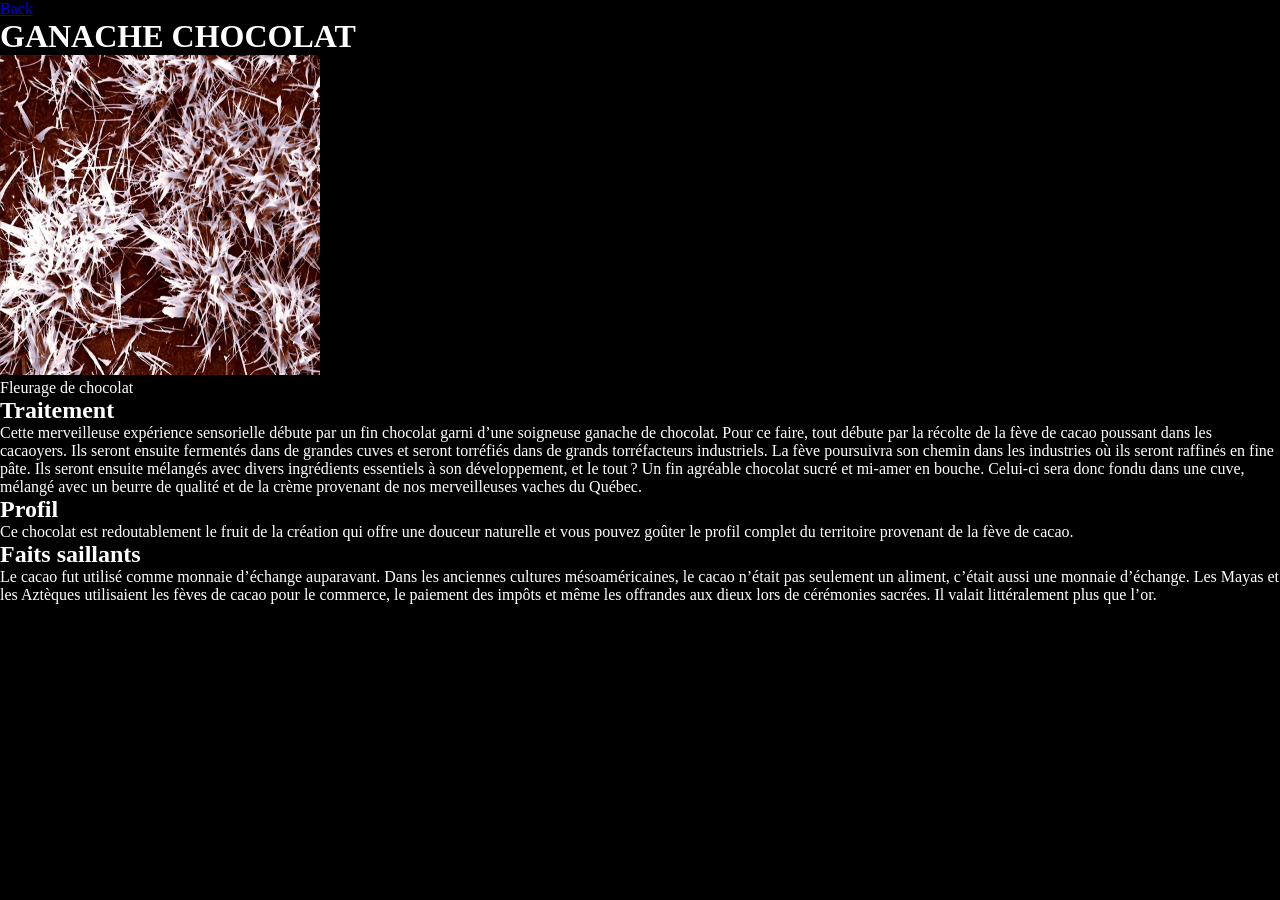
==== card.html @ b91c5197 "Added images, cards.html + its script and added card layout into index.html" ====
<!DOCTYPE html>
<html lang="fr">

<head>
    <meta charset="UTF-8">
    <meta name="viewport" content="width=device-width, initial-scale=1.0">
    <meta name="author" content="Joël Choquette-Denis">
    <title>Sam's creations</title>
    <link rel="stylesheet" href="css/styles.css" type="text/css" media="all">
    <!-- <link rel="icon" href="images/favicon.png" type="image/x-icon"> -->
     <script src="js/cardLoader.js" defer></script>
</head>

<body>
    <a href="index.html" class="back">Back</a>
    <h1 class="nom"></h1>
    <figure class="fig">
        <img class="img">
        <figcaption class="cap"></figcaption>
    </figure>
    <h2 class="st">Traitement</h2>
    <p class="p"></p>
    <h2 class="st">Profil</h2>
    <p class="p"></p>
    <h2 class="st">Faits saillants</h2>
    <p class="p"></p>
</body>

</html>
---- css/styles.css ----
@charset "UTF-8";

/* RESET */
*{
    margin: 0;
    padding: 0;
    box-sizing: border-box;
    /* border: 1px solid black; */
}

html, body {
    border: none;
}

:root {
    --color-text: #fff;
    --color-background: #000000;
    --color-gold: #7c5407;

    color: var(--color-text);
    background-color: var(--color-background);
}

/* GLOBAL */

/* HOME */
.card-container {
    display: flex;
    flex-wrap: wrap;
    justify-content: center;
    gap: 5em;
    list-style: none;
}

.card {
    width: 20em;
    aspect-ratio: 2 / 3;
}

.card a img{
    width: 100%;
    height: 100%;
    border-radius: 1.25em;
    transition: scale 200ms ease-in-out;
}

.card:hover a img{
    scale: 110%;
}

/* CARDS */
.fig {
    width: 20em;
}

.fig .img {
    width: 100%;
    aspect-ratio: 1;
}
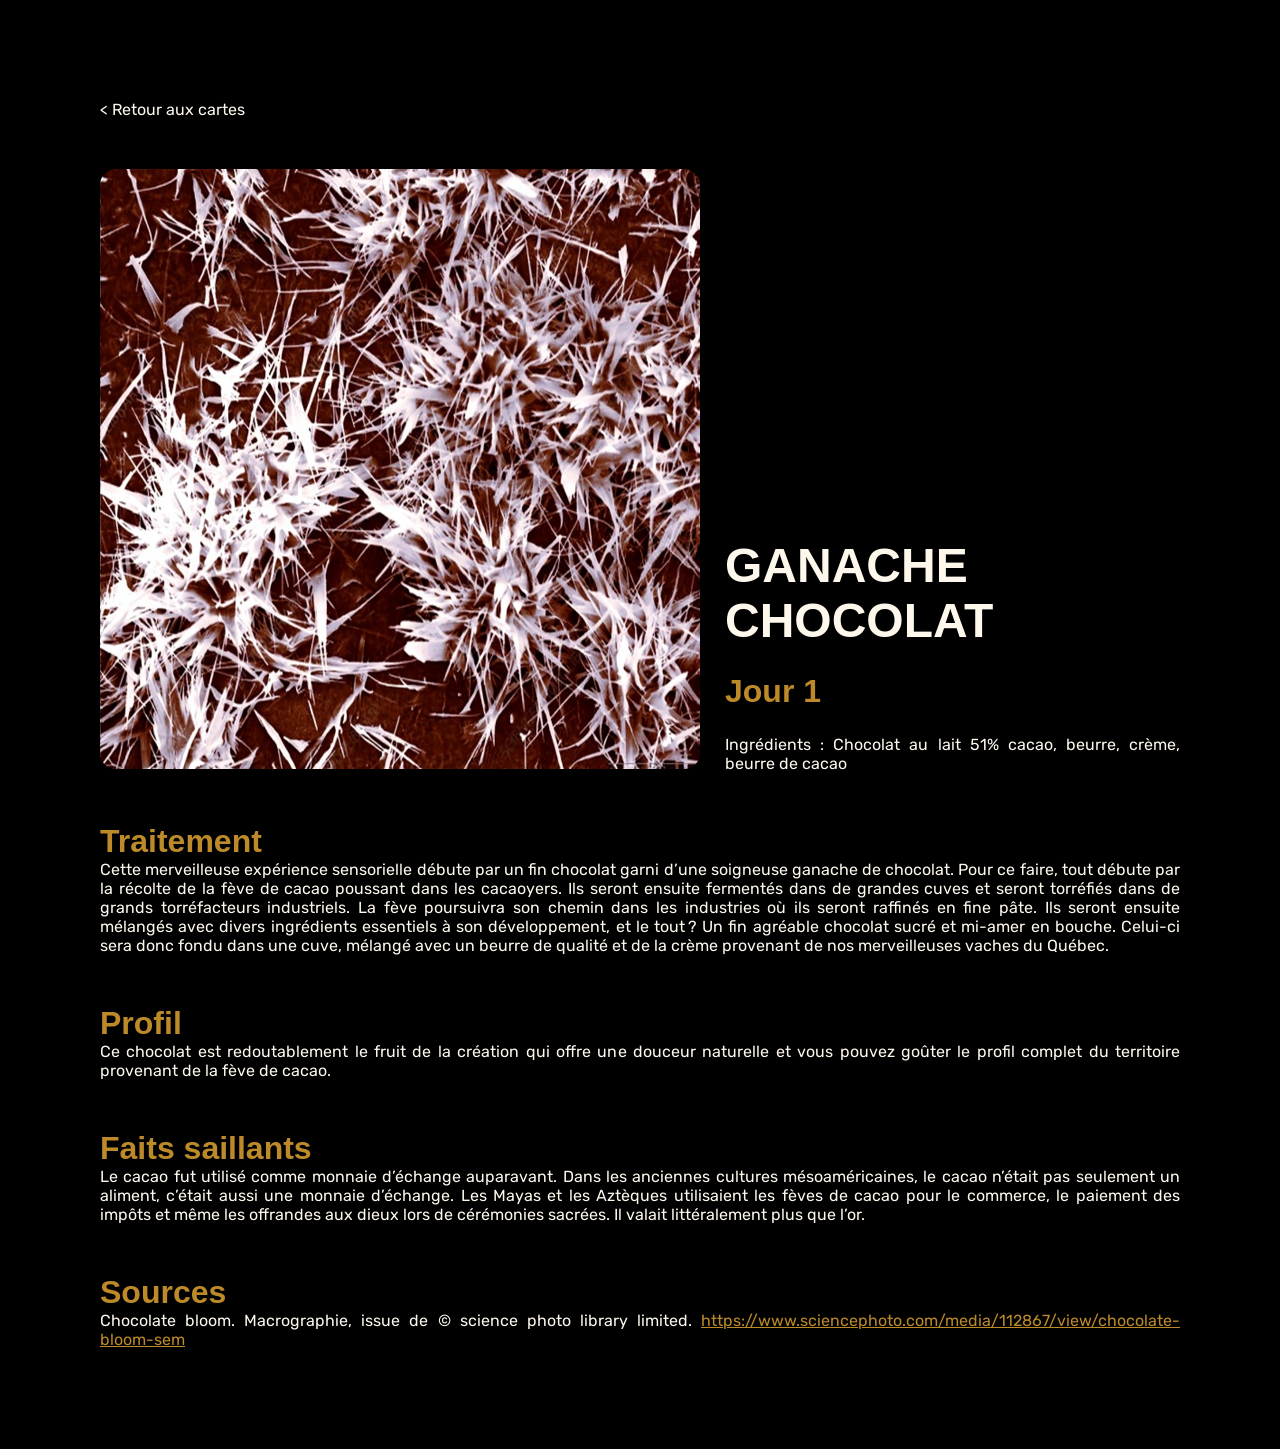
==== commit 01c3e6ba: "Added css for card.html" ====
--- a/card.html
+++ b/card.html
@@ -8,22 +8,46 @@
     <title>Sam's creations</title>
     <link rel="stylesheet" href="css/styles.css" type="text/css" media="all">
     <!-- <link rel="icon" href="images/favicon.png" type="image/x-icon"> -->
-     <script src="js/cardLoader.js" defer></script>
+    <script src="js/cardLoader.js" defer></script>
 </head>
 
 <body>
-    <a href="index.html" class="back">Back</a>
-    <h1 class="nom"></h1>
-    <figure class="fig">
-        <img class="img">
-        <figcaption class="cap"></figcaption>
-    </figure>
-    <h2 class="st">Traitement</h2>
-    <p class="p"></p>
-    <h2 class="st">Profil</h2>
-    <p class="p"></p>
-    <h2 class="st">Faits saillants</h2>
-    <p class="p"></p>
+    <header>
+
+    </header>
+    <main>
+        <a href="index.html" class="back">&lt; Retour aux cartes</a>
+        <section class="presentation">
+            <figure class="fig">
+                <img class="img">
+                <!-- <figcaption class="cap"></figcaption> -->
+            </figure>
+            <div class="pres-info">
+                <h1 class="nom"></h1>
+                <h2 class="jour">Jour <span class="d"></span></h2>
+                <p>Ingrédients : <span class="ing"></span></p>
+            </div>
+        </section>
+        <section>
+            <h2 class="st">Traitement</h2>
+            <p class="p"></p>
+        </section>
+        <section>
+            <h2 class="st">Profil</h2>
+            <p class="p"></p>
+        </section>
+        <section>
+            <h2 class="st">Faits saillants</h2>
+            <p class="p"></p>
+        </section>
+        <section>
+            <h2 class="st">Sources</h2>
+            <p><span class="s"></span> <a href="" class="sl"></a></p>
+        </section>
+    </main>
+    <footer>
+
+    </footer>
 </body>
 
 </html>
--- a/css/styles.css
+++ b/css/styles.css
@@ -1,27 +1,57 @@
 @charset "UTF-8";
+@import url('https://fonts.googleapis.com/css2?family=BBH+Bartle&family=BBH+Hegarty&family=Rubik:ital,wght@0,300..900;1,300..900&display=swap');
 
 /* RESET */
 *{
     margin: 0;
     padding: 0;
     box-sizing: border-box;
-    /* border: 1px solid black; */
-}
-
-html, body {
-    border: none;
 }
 
 :root {
-    --color-text: #fff;
+    --color-text: #FDF7EC;
     --color-background: #000000;
-    --color-gold: #7c5407;
+    --color-gold: #BC8A28;
+    --color-old-gold: #866119;
+
+    font-family: 'Rubik', sans-serif;
+    font-optical-sizing: auto;
+    font-size: 12px;
+    overflow-wrap: break-word;
+    word-wrap: break-word;
 
     color: var(--color-text);
     background-color: var(--color-background);
 }
 
 /* GLOBAL */
+h1, h2 {
+    font-family: 'BBH Sans Bartle', sans-serif;
+}
+
+h1 {
+    font-size: 24px;
+}
+
+h2 {
+    font-size: 16px;
+    color: var(--color-gold);
+}
+
+main {
+    margin: 20px;
+    display: flex;
+    flex-direction: column;
+    gap: 20px;
+}
+
+a:link, a:visited {
+    color: var(--color-gold);
+}
+
+p {
+    text-align: justify;
+}
 
 /* HOME */
 .card-container {
@@ -49,11 +79,73 @@
 }
 
 /* CARDS */
+.back:link, .back:visited {
+    text-decoration: none;
+    color: var(--color-text);
+}
+
+.presentation, .pres-info {
+    display: flex;
+    flex-direction: column;
+    gap: 20px;
+}
+
 .fig {
-    width: 20em;
+    width: auto;
+    max-width: 600px;
 }
 
 .fig .img {
     width: 100%;
     aspect-ratio: 1;
+    border-radius: 16px;
+}
+
+@media (min-width: 650px) {
+    .presentation {
+        flex-direction: row;
+        align-items: flex-end;
+    }
+
+    :root {
+        font-size: 14px;
+    }
+
+    h1 {
+        font-size: 32px;
+    }
+
+    h2 {
+        font-size: 24px;
+    }
+
+    main {
+        margin: 50px;
+    }
+}
+
+@media (min-width: 1050px) {
+    :root {
+        font-size: 16px;
+    }
+
+    main {
+        margin: 100px;
+    }
+
+    .presentation, .pres-info {
+        gap: 25px;
+    }
+
+    main{
+        gap: 50px;
+    }
+
+    h1 {
+        font-size: 48px;
+    }
+
+    h2 {
+        font-size: 32px;
+    }
 }
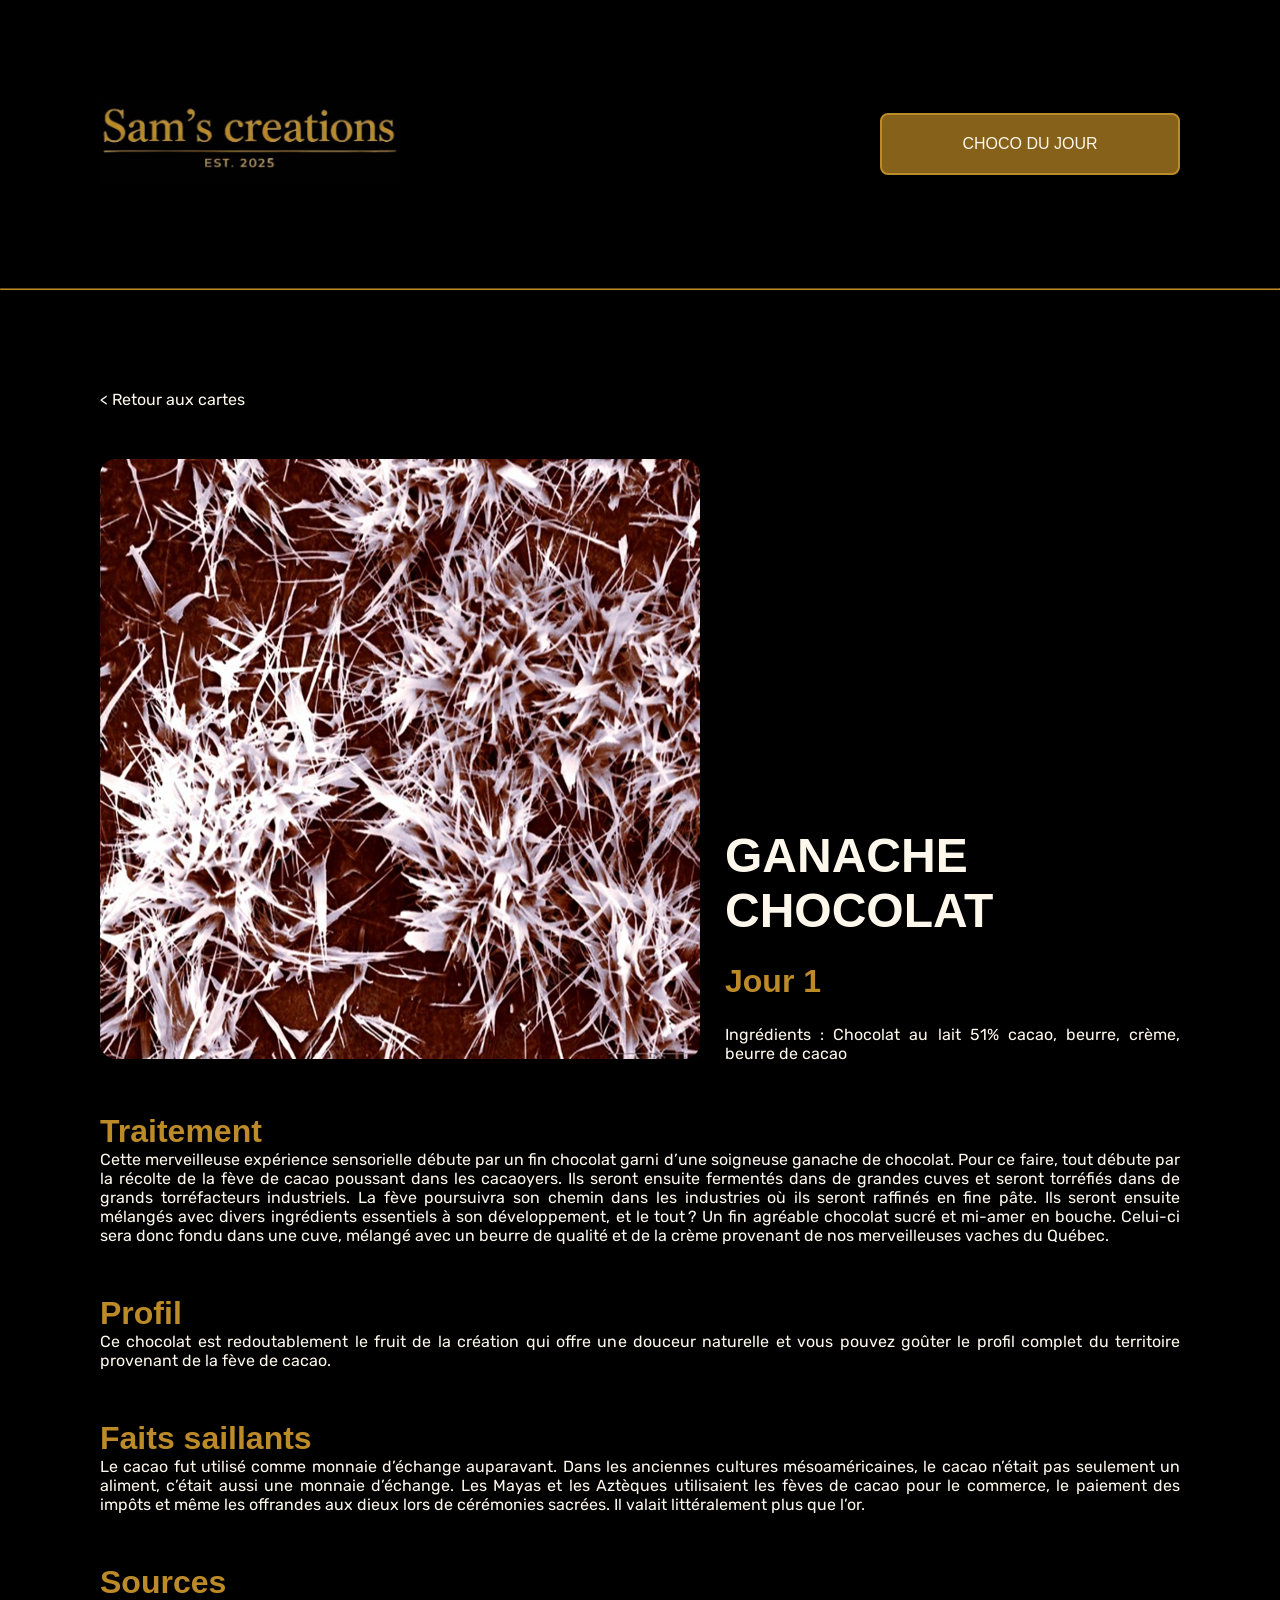
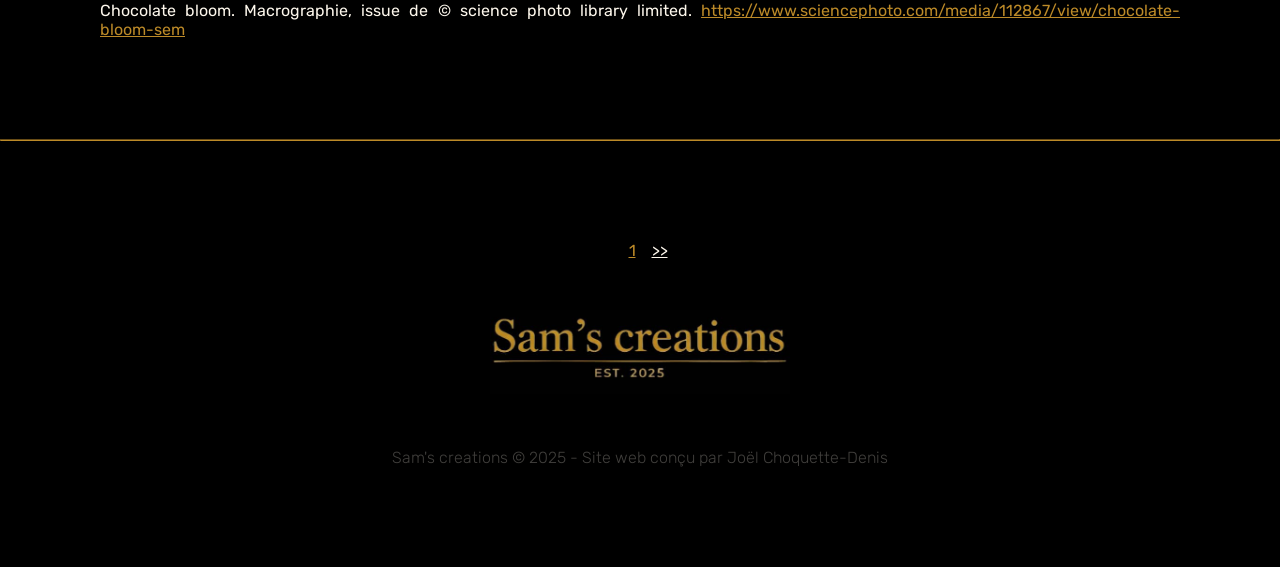
==== commit 9eb7f2a0: "v03" ====
--- a/card.html
+++ b/card.html
@@ -13,8 +13,18 @@
 
 <body>
     <header>
+        <a class="logo-link" href="index.html"><img class="logo" src="images/logo.jpg"></a>
+        <a href="" class="btn-choco-jour">CHOCO DU JOUR</a>
+        <script>
+            const dateDebut = new Date('2025-12-23T03:00:00');
+            const dateAujrd = new Date();
 
+            const deltaDate = Math.floor((dateAujrd - dateDebut) / (24 * 60 * 60 * 1000));
+
+            document.querySelector('.btn-choco-jour').href = `card.html?j=${deltaDate}`;
+        </script>
     </header>
+    <hr>
     <main>
         <a href="index.html" class="back">&lt; Retour aux cartes</a>
         <section class="presentation">
@@ -45,8 +55,15 @@
             <p><span class="s"></span> <a href="" class="sl"></a></p>
         </section>
     </main>
+    <hr>
     <footer>
-
+        <ul class="pages-nav-footer">
+            <li><a href="" class="prev">&lt;&lt;</a></li>
+            <li><a href="#" class="d"></a></li>
+            <li><a href="" class="next">&gt;&gt;</a></li>
+        </ul>
+        <a class="logo-link" href="index.html"><img class="logo" src="images/logo.jpg"></a>
+        <small class="copyrights">Sam's creations © 2025 - Site web conçu par Joël Choquette-Denis</small>
     </footer>
 </body>
 
--- a/css/styles.css
+++ b/css/styles.css
@@ -25,8 +25,12 @@
 }
 
 /* GLOBAL */
+hr {
+    border-color: var(--color-gold);
+}
+
 h1, h2 {
-    font-family: 'BBH Sans Bartle', sans-serif;
+    font-family: 'BBH Bartle', sans-serif;
 }
 
 h1 {
@@ -38,7 +42,7 @@
     color: var(--color-gold);
 }
 
-main {
+header, main, footer {
     margin: 20px;
     display: flex;
     flex-direction: column;
@@ -53,17 +57,64 @@
     text-align: justify;
 }
 
+/* HEADER */
+header {
+    align-items: center;
+    justify-content: space-between;
+}
+
+.logo {
+    width: 100%;
+    max-width: 300px;
+}
+
+.btn-choco-jour, .btn-choco-jour:link, .btn-choco-jour:visited {
+    border: 2px solid var(--color-gold);
+    border-radius: 8px;
+    padding: 20px;
+    width: 100%;
+    max-width: 300px;
+
+    background-color: var(--color-old-gold);
+    color: var(--color-text);
+
+    font-family: 'BBH Hegarty', sans-serif;
+    text-decoration: none;
+    text-align: center;
+}
+
+/* FOOTER */
+footer {
+    align-items: center;
+}
+
+.pages-nav-footer {
+    display: flex;
+    gap: 1em;
+    list-style: none;
+}
+
+.prev:link, .prev:visited, .next:link, .next:visited {
+    color: var(--color-text);
+}
+
+.copyrights {
+    font-size: 12px;
+    font-weight: 300;
+    opacity: 0.25;
+}
+
 /* HOME */
 .card-container {
     display: flex;
     flex-wrap: wrap;
     justify-content: center;
-    gap: 5em;
+    gap: 20px;
     list-style: none;
 }
 
 .card {
-    width: 20em;
+    width: calc(50% - 10px);
     aspect-ratio: 2 / 3;
 }
 
@@ -102,6 +153,10 @@
 }
 
 @media (min-width: 650px) {
+    .card {
+        width: calc(33% - 15px);
+    }
+
     .presentation {
         flex-direction: row;
         align-items: flex-end;
@@ -119,7 +174,11 @@
         font-size: 24px;
     }
 
-    main {
+    header {
+        flex-direction: row;
+    }
+
+    header, main, footer {
         margin: 50px;
     }
 }
@@ -129,17 +188,19 @@
         font-size: 16px;
     }
 
-    main {
+    header, main, footer {
         margin: 100px;
+        gap: 50px;
+    }
+
+    .card {
+        width: calc(25% - 20px);
     }
 
     .presentation, .pres-info {
         gap: 25px;
     }
 
-    main{
-        gap: 50px;
-    }
 
     h1 {
         font-size: 48px;
@@ -148,4 +209,8 @@
     h2 {
         font-size: 32px;
     }
+
+    .copyrights {
+        font-size: 16px;
+    }
 }
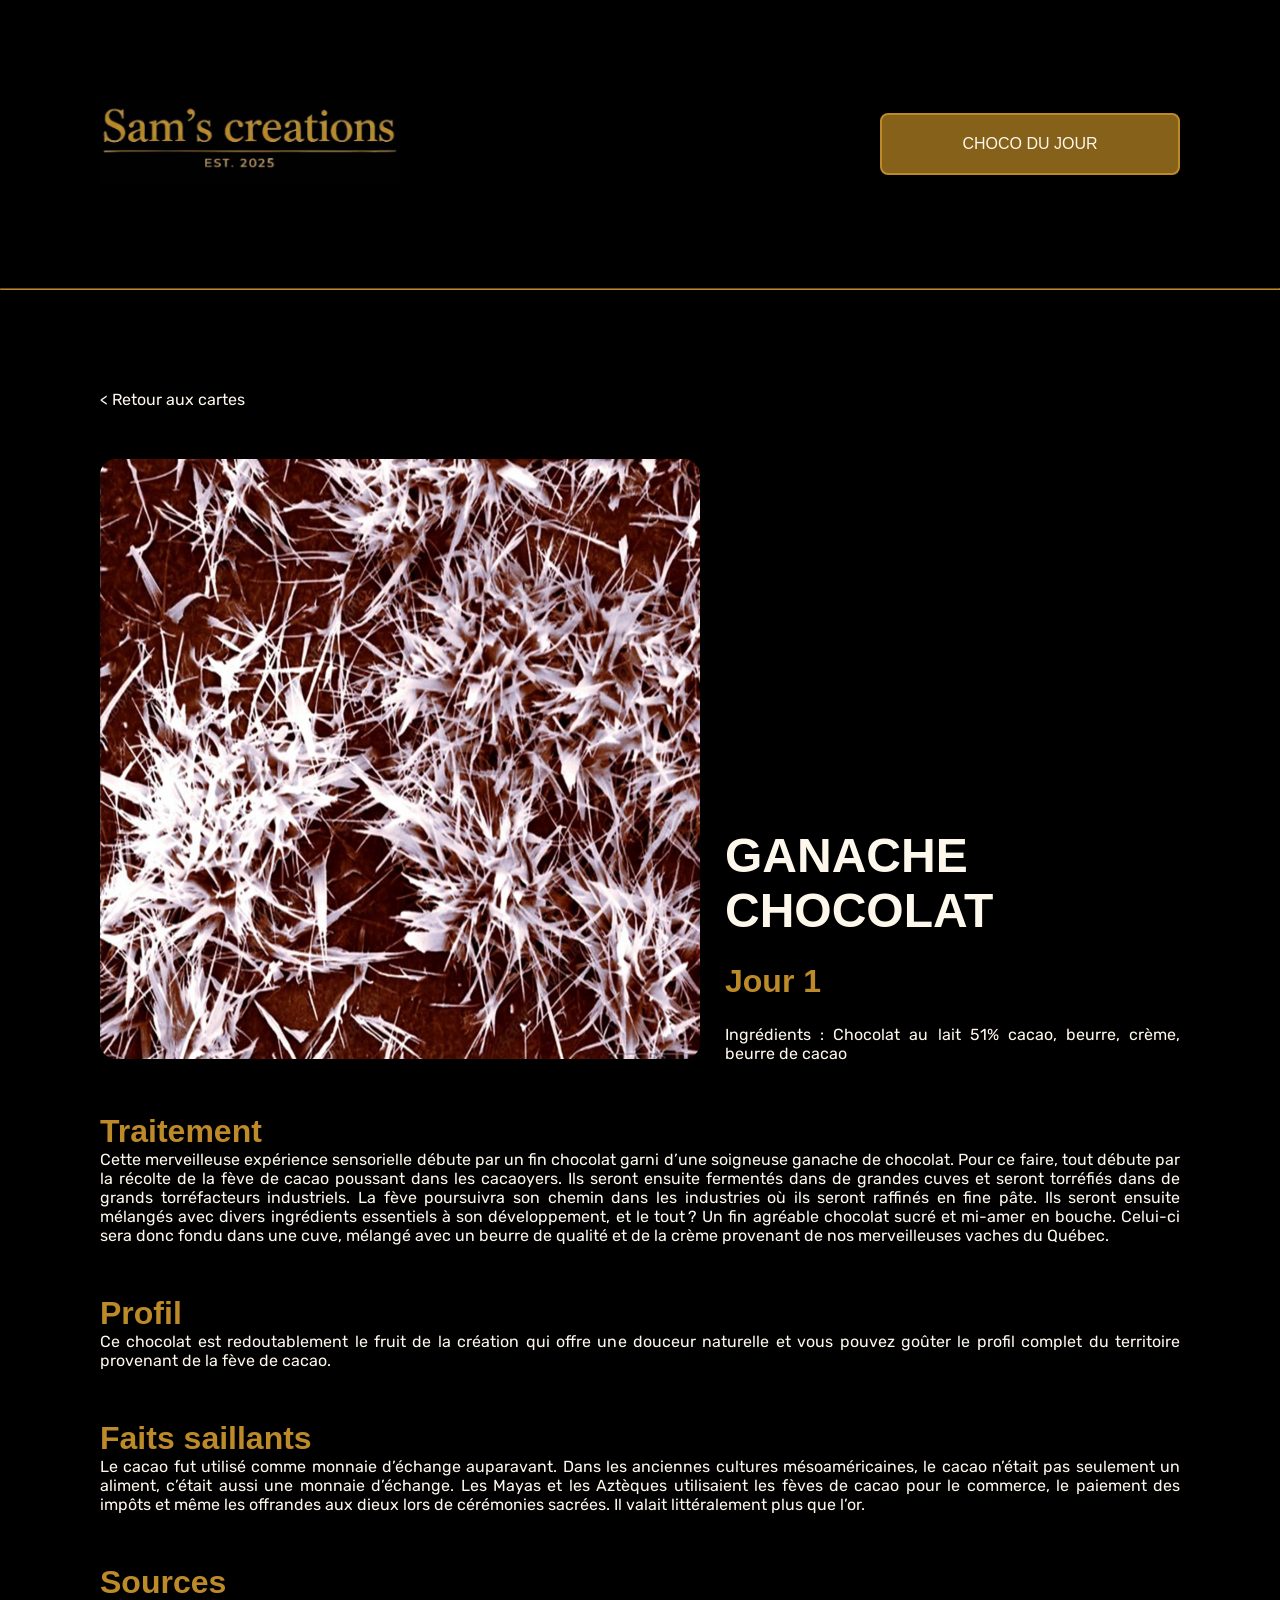
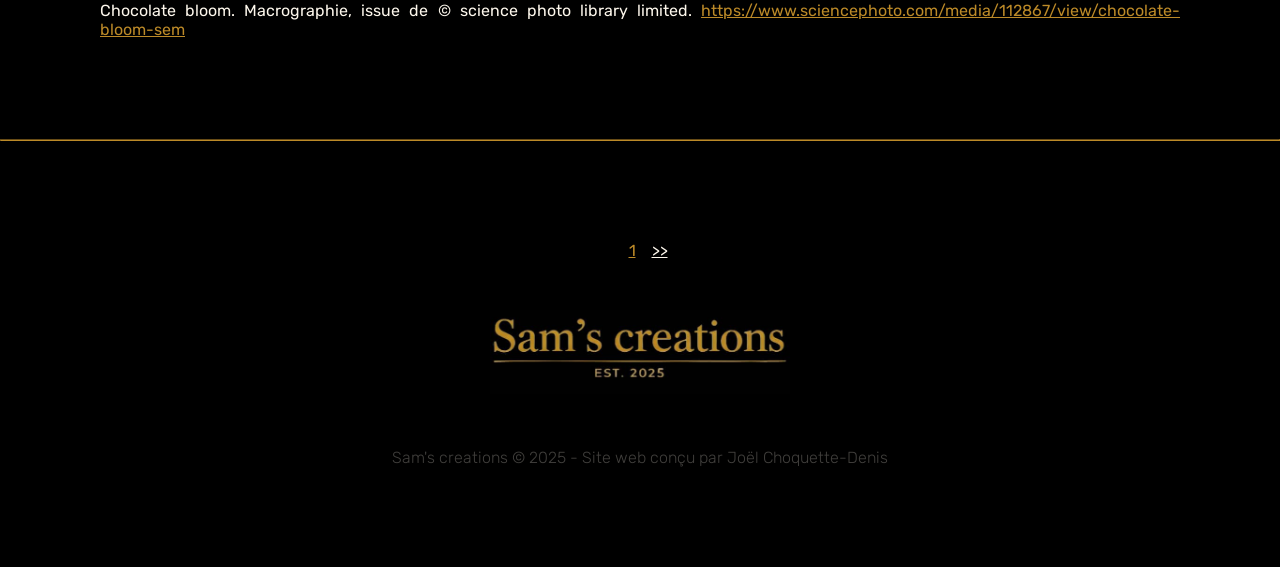
==== commit ea0e5c68: "Optimized images" ====
--- a/card.html
+++ b/card.html
@@ -7,7 +7,7 @@
     <meta name="author" content="Joël Choquette-Denis">
     <title>Sam's creations</title>
     <link rel="stylesheet" href="css/styles.css" type="text/css" media="all">
-    <!-- <link rel="icon" href="images/favicon.png" type="image/x-icon"> -->
+    <!-- <link rel="icon" href="images/favicon.jpg" type="image/x-icon"> -->
     <script src="js/cardLoader.js" defer></script>
 </head>
 
